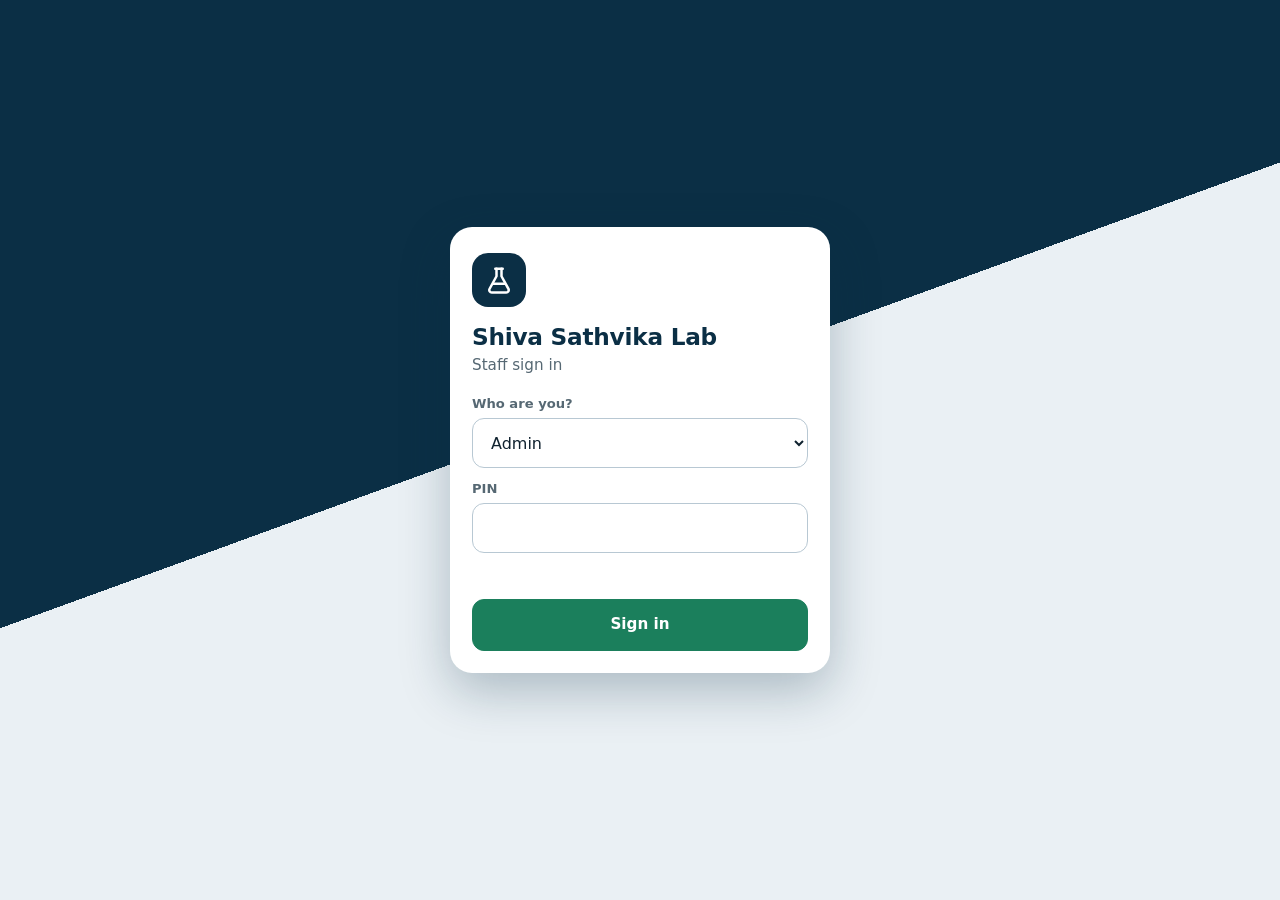
==== staff.html @ 1c732e76 "Add files via upload" ====
<!doctype html>
<html lang="en">
<head>
<meta charset="utf-8">
<meta name="viewport" content="width=device-width, initial-scale=1, viewport-fit=cover">
<meta name="robots" content="noindex, nofollow">
<meta name="referrer" content="no-referrer">
<meta name="format-detection" content="telephone=no">
<meta name="theme-color" content="#0B2F45">
<meta http-equiv="Content-Security-Policy" content="default-src 'none'; script-src 'self'; script-src-attr 'none'; style-src-elem 'self'; style-src-attr 'unsafe-inline'; img-src data:; connect-src https://script.google.com https://script.googleusercontent.com; base-uri 'none'; form-action 'none'; upgrade-insecure-requests">
<title>Lab Staff</title>
<link rel="stylesheet" href="staff.css?v=5">
</head>
<body>

<!-- SIGN IN -->
<main id="login" class="gate">
  <form class="login" id="loginForm" autocomplete="off">
    <div class="mark" aria-hidden="true"><svg width="30" height="30" viewBox="0 0 24 24" fill="none" stroke="#fff" stroke-width="2" stroke-linecap="round" stroke-linejoin="round"><path d="M9 3h6"/><path d="M10 3v6L4.5 19a2 2 0 0 0 1.8 3h11.4a2 2 0 0 0 1.8-3L14 9V3"/><path d="M7.5 15h9"/></svg></div>
    <h1>Shiva Sathvika Lab</h1>
    <p>Staff sign in</p>
    <label class="f" for="who">Who are you?</label>
    <select id="who" class="in">
      <option value="admin">Admin</option>
      <option value="u1">Technician 1</option>
      <option value="u2">Technician 2</option>
    </select>
    <label class="f" for="pin">PIN</label>
    <input id="pin" class="in pin" type="password" inputmode="numeric" autocomplete="current-password" maxlength="30">
    <p class="err" id="lerr" role="alert"></p>
    <button id="go" class="btn main full" type="submit" style="margin-top:6px;min-height:52px">Sign in</button>
  </form>
</main>

<!-- APP -->
<div id="app" hidden>
  <header>
    <div class="hwrap">
      <div class="hrow">
        <div><b id="hname"></b><small id="hrole"></small></div>
        <div class="hbtns">
          <button id="dev" class="ibtn" type="button" aria-label="Approve phones" hidden></button>
          <button id="ref" class="ibtn" type="button" aria-label="Refresh"></button>
          <button id="out" class="ibtn" type="button" aria-label="Log out"></button>
        </div>
      </div>
      <div class="seg" role="tablist" aria-label="Day">
        <button id="t0" role="tab" class="on" aria-selected="true" type="button">Today <i id="n0">0</i></button>
        <button id="t1" role="tab" aria-selected="false" type="button">Tomorrow <i id="n1">0</i></button>
      </div>
    </div>
  </header>
  <div class="wrap">
    <button id="add" class="btn main full addp" type="button">+ New patient</button>
    <div id="chips" class="chips" role="group" aria-label="Filter by status"></div>
    <div class="find">
      <label class="sr" for="q">Search</label>
      <input id="q" class="in" type="search" placeholder="Search name, phone or no." autocomplete="off" autocapitalize="off" spellcheck="false">
    </div>
    <div id="list" aria-live="polite"></div>
  </div>
</div>

<div id="veil" class="veil" hidden><div class="sheet" id="sheet" role="dialog" aria-modal="true" aria-labelledby="sheetT"></div></div>
<div id="toast" role="status" aria-live="polite" hidden></div>

<script src="staff.js?v=5"></script>
</body>
</html>
---- staff.css ----
:root{
  --ink:#0B2F45; --ink2:#14506F; --green:#1B7F5C; --green-d:#136548; --paper:#EAF0F4; --card:#fff; --line:#D6E0E7;
  --txt:#10222F; --mut:#566873; --red:#B3261E; --wa:#1FA855;
  --r:16px; --safe-b:env(safe-area-inset-bottom,0px); --safe-t:env(safe-area-inset-top,0px);
  font-family:system-ui,-apple-system,"Segoe UI",Roboto,"Helvetica Neue",Arial,sans-serif;
}
*{box-sizing:border-box;-webkit-tap-highlight-color:transparent}
html{-webkit-text-size-adjust:100%}
body{margin:0;background:var(--paper);color:var(--txt);line-height:1.4;font-size:16px;overflow-x:hidden}
[hidden]{display:none!important}
button,select,input,textarea{font:inherit;color:inherit}
button{cursor:pointer}
:focus-visible{outline:3px solid #3B8FD9;outline-offset:2px}
.sr{position:absolute;width:1px;height:1px;overflow:hidden;clip:rect(0 0 0 0)}

/* ---------- sign in ---------- */
.gate{min-height:100dvh;display:grid;place-items:center;padding:20px;background:linear-gradient(160deg,var(--ink) 0%,var(--ink) 46%,var(--paper) 46%)}
.login{width:100%;max-width:380px;background:#fff;border-radius:22px;padding:26px 22px 22px;box-shadow:0 18px 50px rgba(11,47,69,.28)}
.mark{width:54px;height:54px;border-radius:16px;background:var(--ink);display:grid;place-items:center;margin-bottom:14px}
.login h1{margin:0;font-size:1.45rem;letter-spacing:-.01em;color:var(--ink)}
.login p{margin:2px 0 18px;color:var(--mut);font-size:.95rem}
label.f{display:block;font-size:.82rem;font-weight:600;color:var(--mut);margin:12px 0 5px}
.in{width:100%;height:50px;border:1.5px solid #B8C8D3;border-radius:12px;padding:0 14px;background:#fff;font-size:16px}
.in:focus{border-color:var(--ink2);outline:none;box-shadow:0 0 0 3px rgba(20,80,111,.18)}
.pin{letter-spacing:.35em;font-weight:700}
.err{color:var(--red);font-size:.9rem;min-height:1.3em;margin:10px 0 0;font-weight:600}

/* ---------- buttons ---------- */
.btn{display:inline-flex;align-items:center;justify-content:center;gap:8px;min-height:48px;padding:0 16px;border-radius:12px;border:1.5px solid #B8C8D3;background:#fff;color:var(--ink);font-weight:700;text-decoration:none;font-size:.95rem;transition:transform .08s,background .15s}
.btn:active{transform:scale(.97)}
.btn:disabled{opacity:.5;cursor:default}
.btn.main{background:var(--green);border-color:var(--green);color:#fff}
.btn.main:active{background:var(--green-d)}
.btn.alt{background:#fff;border-color:#E0A25B;color:#7A3E00}
.btn.danger{background:#fff;border-color:#E3A9A4;color:var(--red)}
.btn.full{width:100%}
.btn.wa{border-color:var(--wa);color:#0F7A39;background:#fff}
.btn.wa.hot{background:var(--wa);border-color:var(--wa);color:#fff;animation:hot 1.6s ease-out 2}
@keyframes hot{0%{box-shadow:0 0 0 0 rgba(31,168,85,.55)}100%{box-shadow:0 0 0 14px rgba(31,168,85,0)}}
.btn svg{width:20px;height:20px;flex:none}
.ibtn{width:42px;height:42px;border-radius:12px;border:1px solid rgba(255,255,255,.35);background:rgba(255,255,255,.08);display:grid;place-items:center;color:#fff}
.ibtn svg{width:21px;height:21px}
.spin svg{animation:spin .8s linear infinite}
@keyframes spin{to{transform:rotate(360deg)}}

/* ---------- header ---------- */
header{position:sticky;top:0;z-index:20;background:var(--ink);color:#fff;padding:calc(10px + var(--safe-t)) 14px 12px}
.hwrap{max-width:560px;margin:0 auto}
.hrow{display:flex;align-items:center;justify-content:space-between;gap:10px}
.hrow b{font-size:1.05rem;display:block;line-height:1.2}
.hrow small{color:#B9D3E3;font-size:.8rem}
.hbtns{display:flex;gap:8px}
.seg{display:grid;grid-template-columns:1fr 1fr;gap:4px;margin-top:11px;background:rgba(255,255,255,.12);padding:4px;border-radius:14px}
.seg button{height:44px;border:0;border-radius:11px;background:transparent;color:#DCEAF3;font-weight:700;display:flex;align-items:center;justify-content:center;gap:8px}
.seg button.on{background:#fff;color:var(--ink)}
.seg i{font-style:normal;min-width:24px;height:22px;padding:0 7px;border-radius:99px;background:rgba(255,255,255,.2);font-size:.8rem;display:inline-grid;place-items:center}
.seg button.on i{background:var(--ink);color:#fff}

/* ---------- list ---------- */
.wrap{max-width:560px;margin:0 auto;padding:0 12px calc(40px + var(--safe-b))}
.chips{display:flex;gap:7px;overflow-x:auto;padding:10px 0 8px;scrollbar-width:none}
.chips::-webkit-scrollbar{display:none}
.chip{flex:none;min-height:34px;padding:0 12px;border-radius:99px;border:1.5px solid #B8C8D3;background:#fff;font-weight:700;font-size:.85rem;color:var(--txt)}
.chip.on{background:var(--ink);border-color:var(--ink);color:#fff}
.chip b{opacity:.65;margin-left:4px}
.find{position:relative;margin:2px 0 12px}
.find input{padding-left:44px;height:46px}
.find svg{position:absolute;left:13px;top:12px;width:22px;height:22px;color:var(--mut)}

.card{--c:#2F7CC1;--bg:#DCEBFA;--fg:#0B3C5D;position:relative;background:var(--card);border-radius:14px;margin-bottom:9px;padding:10px 12px 10px 17px;box-shadow:0 1px 2px rgba(11,47,69,.06),0 4px 14px rgba(11,47,69,.05);overflow:hidden}
.card::before{content:"";position:absolute;left:0;top:0;bottom:0;width:5px;background:var(--c)}
.card.busy{opacity:.6;pointer-events:none}
.card.fresh{animation:fresh 2.4s ease-out 1}
@keyframes fresh{0%{box-shadow:0 0 0 3px var(--c)}100%{box-shadow:0 1px 2px rgba(11,47,69,.06),0 4px 14px rgba(11,47,69,.05)}}
.s-pending{--c:#2F7CC1;--bg:#DCEBFA;--fg:#0B3C5D}
.s-confirmed{--c:#1B7F5C;--bg:#C8E6C9;--fg:#14532D}
.s-called{--c:#C9A100;--bg:#FFF3C4;--fg:#6B4E00}
.s-visited-unavailable{--c:#D9760B;--bg:#FFE0B2;--fg:#7A3E00}
.s-sample-collected{--c:#7B4FBF;--bg:#E7DCF8;--fg:#4A2A7A}
.s-reached-lab{--c:#1D8FC2;--bg:#CDE8F6;--fg:#0A4A66}
.s-report-ready{--c:#14909A;--bg:#D5F0F2;--fg:#0A5B62}
.s-completed{--c:#3E9B55;--bg:#D4EDDA;--fg:#14532D}
.s-cancelled{--c:#C0392B;--bg:#F8D7DA;--fg:#8A1C1C}

/* top row: number, name, status. Collapsed cards (sample collected / cancelled / not available) show only this row. */
.top{display:flex;align-items:center;gap:10px}
.top[data-a]{cursor:pointer;-webkit-user-select:none;user-select:none}
.seq{flex:none;min-width:38px;height:38px;padding:0 5px;border-radius:11px;background:var(--bg);color:var(--fg);display:grid;place-items:center;font-weight:800;font-size:1rem;font-variant-numeric:tabular-nums;letter-spacing:-.02em}
.who{flex:1;min-width:0}
.who h3{margin:0;font-size:.98rem;line-height:1.25;font-weight:700;display:flex;align-items:center;gap:6px;min-width:0}
.who h3 span.nm{overflow:hidden;text-overflow:ellipsis;white-space:nowrap}
.sub{margin:1px 0 0;color:var(--mut);font-size:.77rem;white-space:nowrap;overflow:hidden;text-overflow:ellipsis}
.new{flex:none;color:#fff;background:var(--red);font-weight:800;font-size:.6rem;padding:1px 6px;border-radius:99px;letter-spacing:.04em}
.pill{flex:none;display:inline-flex;align-items:center;gap:5px;max-width:44%;padding:3px 9px 3px 8px;border-radius:99px;font-size:.7rem;font-weight:800;background:var(--bg);color:var(--fg);line-height:1.2}
.pill::before{content:"";width:6px;height:6px;border-radius:50%;background:var(--c);flex:none}
.chev{flex:none;width:18px;height:18px;color:#8A9AA5;transition:transform .18s}
.card:not(.min) .chev{transform:rotate(180deg)}
.card.min{padding-top:8px;padding-bottom:8px}
.card.min .seq{min-width:32px;height:32px;font-size:.86rem;border-radius:9px}
.body{margin-top:8px}
.loc{margin:0;font-size:.86rem;font-weight:600;display:flex;gap:6px;align-items:flex-start;line-height:1.35}
.loc svg{width:15px;height:15px;flex:none;margin-top:2px;color:var(--c)}
.loc small{font-weight:400;color:var(--mut)}
.tests{margin:6px 0 0;font-size:.83rem;color:#2A3F4C;background:#F3F7FA;border-radius:9px;padding:6px 9px;line-height:1.4;display:-webkit-box;-webkit-line-clamp:2;line-clamp:2;-webkit-box-orient:vertical;overflow:hidden;cursor:pointer}
.tests.open{display:block}
.tags{display:flex;flex-wrap:wrap;gap:5px;margin-top:7px}
.tag{font-size:.69rem;color:var(--mut);background:#EEF3F6;border-radius:6px;padding:2px 7px;letter-spacing:.02em}
.tag.asg{color:var(--ink2);background:#E1EDF5;font-weight:700}
.tag.no{color:#8A5A00;background:#FFF1D1;font-weight:700}
.ra{display:flex;gap:7px;margin-top:9px;align-items:stretch}
.ib{flex:none;width:42px;height:42px;border-radius:11px;border:1.5px solid #CBD7E0;background:#fff;color:var(--ink);display:grid;place-items:center;text-decoration:none;padding:0}
.ib svg{width:19px;height:19px}
.ib.wa{color:#0F7A39;border-color:#BFE3CC;background:#F1FAF4}
.ra .btn{flex:1;min-height:42px;font-size:.88rem;padding:0 10px}
.ra2{display:grid;gap:7px;margin-top:7px}
.ra2.two{grid-template-columns:1fr 1fr}
.ra2 .btn{min-height:38px;font-size:.83rem;padding:0 8px}
.tools{display:grid;grid-template-columns:1fr 1fr;gap:7px;margin-top:9px;padding-top:9px;border-top:1px dashed var(--line)}
.tools label{font-size:.66rem;font-weight:800;color:var(--mut);text-transform:uppercase;letter-spacing:.05em}
.tools select{width:100%;height:38px;margin-top:2px;border:1.5px solid #CBD7E0;border-radius:9px;padding:0 8px;background:#fff;font-size:14px}
.more{display:flex;gap:2px 14px;margin-top:3px;flex-wrap:wrap;align-items:center}
.link{background:none;border:0;padding:4px 2px;color:var(--ink2);font-weight:700;font-size:.8rem;text-decoration:underline;text-underline-offset:3px;min-height:32px}
.otpchip{font-weight:800;font-size:.95rem;letter-spacing:.28em;background:#FFF8E1;border:1.5px dashed #D9B44A;border-radius:9px;padding:3px 10px;color:#6B4E00}
.wait{margin:8px 0 0;font-size:.8rem;color:var(--mut)}
.empty{text-align:center;color:var(--mut);padding:44px 10px}
.empty svg{width:46px;height:46px;opacity:.5}
.sk{height:96px;border-radius:14px;background:linear-gradient(90deg,#dfe8ee 25%,#eef3f6 50%,#dfe8ee 75%);background-size:200% 100%;animation:sk 1.2s linear infinite;margin-bottom:9px}
@keyframes sk{to{background-position:-200% 0}}

/* ---------- bottom sheet ---------- */
.veil{position:fixed;inset:0;z-index:40;background:rgba(7,25,38,.55);display:flex;align-items:flex-end;justify-content:center;animation:fade .18s}
@keyframes fade{from{opacity:0}}
.sheet{width:100%;max-width:560px;background:#fff;border-radius:22px 22px 0 0;padding:20px 18px calc(18px + var(--safe-b));max-height:88dvh;overflow:auto;animation:up .22s cubic-bezier(.2,.8,.2,1)}
@keyframes up{from{transform:translateY(40px);opacity:0}}
.sheet h2{margin:0 0 6px;font-size:1.2rem;color:var(--ink)}
.sheet p{margin:6px 0;color:#2A3F4C}
.sheet .btns{display:grid;gap:8px;margin-top:16px}
.otp{width:100%;height:68px;text-align:center;font-size:2rem;font-weight:800;letter-spacing:.55em;padding-left:.55em;border:2px solid #B8C8D3;border-radius:14px;margin-top:10px}
.otp:focus{border-color:var(--ink2);outline:none;box-shadow:0 0 0 4px rgba(20,80,111,.15)}
.addp{margin:12px 0 4px}
.nf label.f:first-of-type{margin-top:4px}
.nf .two{display:grid;grid-template-columns:1fr 1fr;gap:10px}
.sheet textarea.ta{min-height:96px}
.sheet textarea{width:100%;min-height:210px;border:1.5px solid #B8C8D3;border-radius:12px;padding:12px;font-size:16px;line-height:1.45;resize:vertical}
.hlist{list-style:none;margin:10px 0 0;padding:0}
.hlist li{display:flex;gap:12px;padding:9px 0;border-top:1px solid var(--line);font-size:.9rem}
.hlist time{flex:none;width:98px;color:var(--mut);font-size:.8rem}
.hlist span{color:var(--mut)}
.fixed{background:#F3F8FB;border:1px solid var(--line);border-radius:12px;padding:12px;font-size:.92rem;white-space:pre-wrap;max-height:42dvh;overflow:auto}

#toast{position:fixed;left:50%;bottom:calc(20px + var(--safe-b));transform:translateX(-50%);background:#10222F;color:#fff;padding:12px 18px;border-radius:12px;font-size:.92rem;z-index:60;max-width:92%;box-shadow:0 8px 24px rgba(0,0,0,.3);font-weight:600}
@media (prefers-reduced-motion:reduce){*{animation:none!important;transition:none!important}}

.ibtn{position:relative}
.bdg{position:absolute;top:-4px;right:-4px;min-width:18px;height:18px;border-radius:9px;background:var(--red);color:#fff;font:700 .7rem/18px system-ui;text-align:center;padding:0 4px;font-style:normal}
.dv{border-top:1px solid var(--line);padding:12px 0}
.dv:first-child{border-top:0}
.dv b{display:block;color:var(--ink)}
.dv small{display:block;color:var(--mut);font-size:.8rem;word-break:break-word}
.dv .st{display:inline-block;font-size:.72rem;font-weight:800;border-radius:8px;padding:2px 8px;margin-left:6px;background:#DCEBFA;color:var(--ink)}
.dv .st.Pending{background:#FFF3C4;color:#7A5A00}
.dv .st.Approved{background:#C8E6C9;color:#136548}
.dv .st.Blocked{background:#F8D7DA;color:var(--red)}
.dv .row{display:flex;gap:8px;margin-top:8px}
.dv .row .btn{min-height:40px;flex:1;font-size:.85rem;padding:0 8px}

/* ---------- v5: compact cards + Pick up / Open / Closed sections ---------- */
.chips{padding:8px 0 6px}
.find{margin:2px 0 8px}
.find input{height:42px}
.find svg{top:10px}
.addp{margin:10px 0 2px;min-height:44px}

.sec{margin-bottom:6px}
.sech{display:flex;align-items:center;gap:8px;padding:10px 2px 6px}
.sech h2{margin:0;font-size:.78rem;font-weight:800;letter-spacing:.08em;text-transform:uppercase;color:var(--ink2)}
.sech b{font-size:.72rem;min-width:22px;height:20px;padding:0 7px;border-radius:99px;background:#D3E0E9;color:var(--ink);display:inline-grid;place-items:center}
.sech[data-sec]{cursor:pointer;-webkit-user-select:none;user-select:none}
.sech .chev{margin-left:auto}
.sech .chev.up{transform:rotate(180deg)}
.sec.pick .sech h2{color:#1F5FA3}
.sec.pick .sech b{background:#2F7CC1;color:#fff}
.sec.closed .sech h2{color:var(--mut)}

.card{margin-bottom:6px;padding:7px 10px 7px 14px;border-radius:12px}
.card::before{width:4px}
.card .top{cursor:pointer;-webkit-user-select:none;user-select:none;gap:8px}
.seq{min-width:30px;height:30px;border-radius:9px;font-size:.84rem}
.who h3{font-size:.92rem}
.sub{font-size:.72rem}
.pill{font-size:.66rem;padding:2px 8px 2px 7px}
.chev{width:16px;height:16px}
.card.min{padding-top:7px;padding-bottom:7px}
.card.min .seq{min-width:30px;height:30px;font-size:.84rem}
.card.s-sample-collected.min,.card.s-cancelled.min,.card.s-visited-unavailable.min{padding-top:5px;padding-bottom:5px;opacity:.85}
.card.s-sample-collected.min .seq,.card.s-cancelled.min .seq,.card.s-visited-unavailable.min .seq{min-width:26px;height:26px;font-size:.76rem;border-radius:8px}
.mini{margin:4px 0 0 38px;font-size:.76rem;color:#3B5160;white-space:nowrap;overflow:hidden;text-overflow:ellipsis}
.ra.q{margin:5px 0 0 38px;gap:6px}
.ra.q .ib{width:36px;height:36px;border-radius:10px}
.ra.q .ib svg{width:17px;height:17px}
.ra.q .btn{min-height:36px;font-size:.82rem;padding:0 8px;border-radius:10px}
.body{margin-top:6px}
.loc{font-size:.82rem}
.tests{font-size:.79rem;margin-top:5px;padding:5px 8px}
.tags{margin-top:5px}
.ra{margin-top:7px}
.ra .btn{min-height:38px}
.ib{width:38px;height:38px}
.sk{height:62px;margin-bottom:6px}
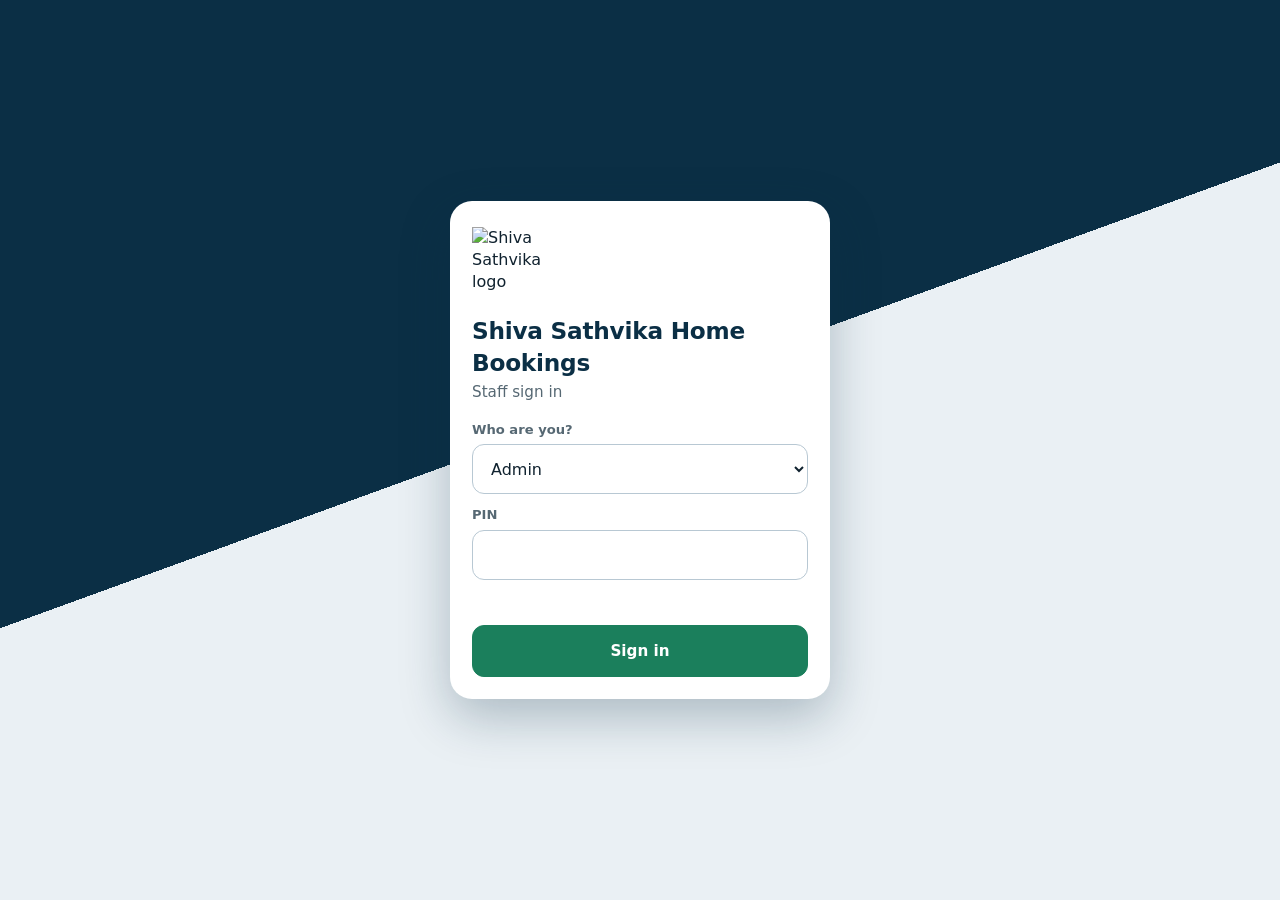
==== commit 4349b6b5: "Add files via upload" ====
--- a/staff.html
+++ b/staff.html
@@ -7,17 +7,22 @@
 <meta name="referrer" content="no-referrer">
 <meta name="format-detection" content="telephone=no">
 <meta name="theme-color" content="#0B2F45">
-<meta http-equiv="Content-Security-Policy" content="default-src 'none'; script-src 'self'; script-src-attr 'none'; style-src-elem 'self'; style-src-attr 'unsafe-inline'; img-src data:; connect-src https://script.google.com https://script.googleusercontent.com; base-uri 'none'; form-action 'none'; upgrade-insecure-requests">
-<title>Lab Staff</title>
-<link rel="stylesheet" href="staff.css?v=5">
+<meta http-equiv="Content-Security-Policy" content="default-src 'none'; script-src 'self'; script-src-attr 'none'; style-src-elem 'self'; style-src-attr 'unsafe-inline'; img-src 'self' data:; connect-src https://script.google.com https://script.googleusercontent.com; base-uri 'none'; form-action 'none'; upgrade-insecure-requests">
+<title>Shiva Sathvika Home Bookings</title>
+<link rel="icon" href="favicon.ico" sizes="48x48">
+<link rel="icon" type="image/png" sizes="48x48" href="images/favicon-48.png">
+<link rel="icon" type="image/png" sizes="96x96" href="images/favicon-96.png">
+<link rel="icon" type="image/png" sizes="192x192" href="images/favicon-192.png">
+<link rel="apple-touch-icon" href="images/apple-touch-icon.png">
+<link rel="stylesheet" href="staff.css?v=6">
 </head>
 <body>
 
 <!-- SIGN IN -->
 <main id="login" class="gate">
   <form class="login" id="loginForm" autocomplete="off">
-    <div class="mark" aria-hidden="true"><svg width="30" height="30" viewBox="0 0 24 24" fill="none" stroke="#fff" stroke-width="2" stroke-linecap="round" stroke-linejoin="round"><path d="M9 3h6"/><path d="M10 3v6L4.5 19a2 2 0 0 0 1.8 3h11.4a2 2 0 0 0 1.8-3L14 9V3"/><path d="M7.5 15h9"/></svg></div>
-    <h1>Shiva Sathvika Lab</h1>
+    <div class="mark"><img src="images/ss-logo.png" alt="Shiva Sathvika logo" width="68" height="78"></div>
+    <h1>Shiva Sathvika Home Bookings</h1>
     <p>Staff sign in</p>
     <label class="f" for="who">Who are you?</label>
     <select id="who" class="in">
--- a/staff.css
+++ b/staff.css
@@ -16,7 +16,8 @@
 /* ---------- sign in ---------- */
 .gate{min-height:100dvh;display:grid;place-items:center;padding:20px;background:linear-gradient(160deg,var(--ink) 0%,var(--ink) 46%,var(--paper) 46%)}
 .login{width:100%;max-width:380px;background:#fff;border-radius:22px;padding:26px 22px 22px;box-shadow:0 18px 50px rgba(11,47,69,.28)}
-.mark{width:54px;height:54px;border-radius:16px;background:var(--ink);display:grid;place-items:center;margin-bottom:14px}
+.mark{width:68px;height:78px;display:grid;place-items:center;margin-bottom:10px}
+.mark img{display:block;width:100%;height:100%;object-fit:contain}
 .login h1{margin:0;font-size:1.45rem;letter-spacing:-.01em;color:var(--ink)}
 .login p{margin:2px 0 18px;color:var(--mut);font-size:.95rem}
 label.f{display:block;font-size:.82rem;font-weight:600;color:var(--mut);margin:12px 0 5px}
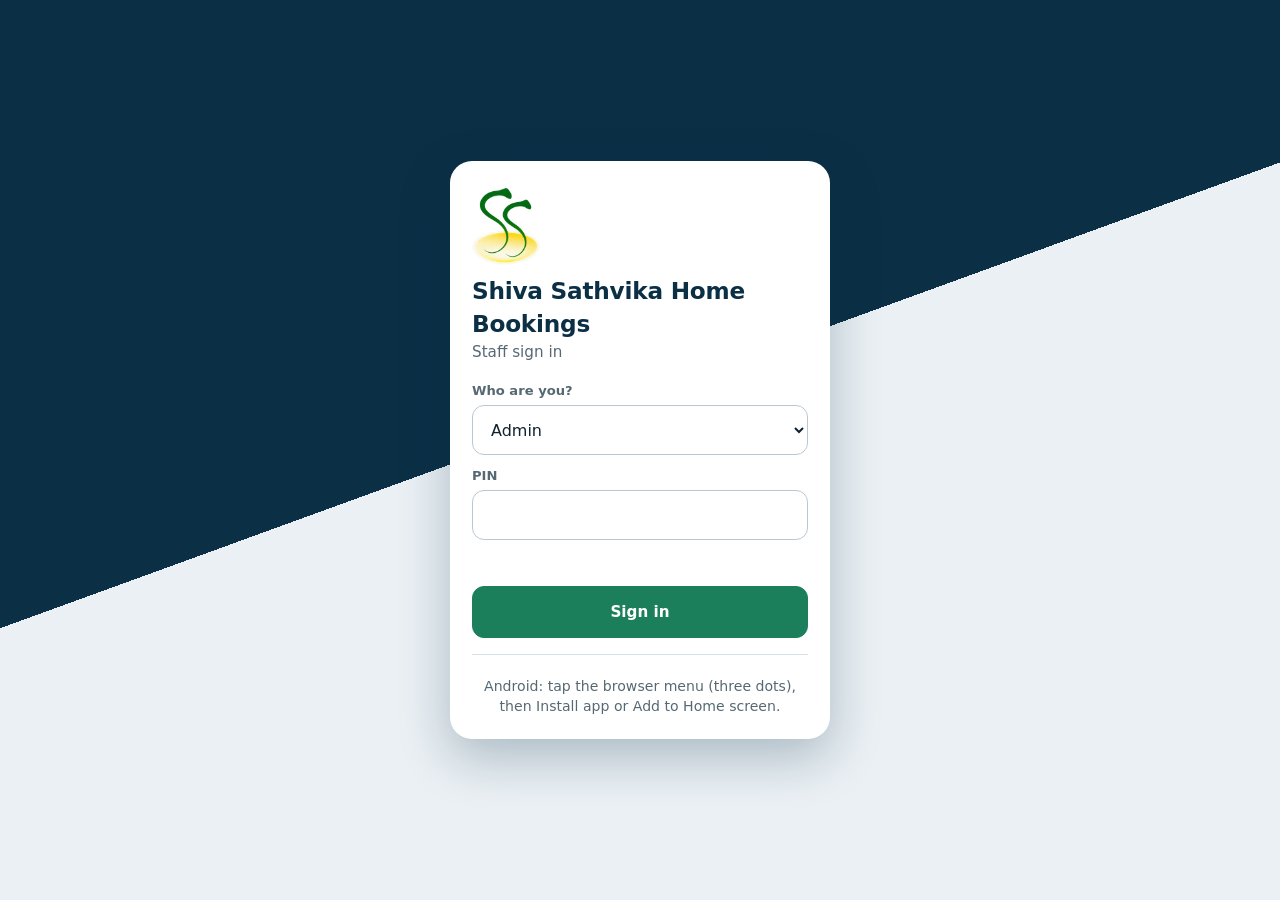
==== commit e1f11652: "Add files via upload" ====
--- a/staff.html
+++ b/staff.html
@@ -7,14 +7,19 @@
 <meta name="referrer" content="no-referrer">
 <meta name="format-detection" content="telephone=no">
 <meta name="theme-color" content="#0B2F45">
-<meta http-equiv="Content-Security-Policy" content="default-src 'none'; script-src 'self'; script-src-attr 'none'; style-src-elem 'self'; style-src-attr 'unsafe-inline'; img-src 'self' data:; connect-src https://script.google.com https://script.googleusercontent.com; base-uri 'none'; form-action 'none'; upgrade-insecure-requests">
+<meta http-equiv="Content-Security-Policy" content="default-src 'none'; script-src 'self'; script-src-attr 'none'; style-src-elem 'self'; style-src-attr 'unsafe-inline'; img-src 'self' data:; manifest-src 'self'; worker-src 'self'; connect-src https://script.google.com https://script.googleusercontent.com; base-uri 'none'; form-action 'none'; upgrade-insecure-requests">
 <title>Shiva Sathvika Home Bookings</title>
 <link rel="icon" href="favicon.ico" sizes="48x48">
 <link rel="icon" type="image/png" sizes="48x48" href="images/favicon-48.png">
 <link rel="icon" type="image/png" sizes="96x96" href="images/favicon-96.png">
 <link rel="icon" type="image/png" sizes="192x192" href="images/favicon-192.png">
 <link rel="apple-touch-icon" href="images/apple-touch-icon.png">
-<link rel="stylesheet" href="staff.css?v=6">
+<link rel="manifest" href="manifest.json">
+<meta name="mobile-web-app-capable" content="yes">
+<meta name="apple-mobile-web-app-capable" content="yes">
+<meta name="apple-mobile-web-app-title" content="Home Bookings">
+<meta name="apple-mobile-web-app-status-bar-style" content="black-translucent">
+<link rel="stylesheet" href="staff.css?v=7">
 </head>
 <body>
 
@@ -34,6 +39,10 @@
     <input id="pin" class="in pin" type="password" inputmode="numeric" autocomplete="current-password" maxlength="30">
     <p class="err" id="lerr" role="alert"></p>
     <button id="go" class="btn main full" type="submit" style="margin-top:6px;min-height:52px">Sign in</button>
+    <div id="inst" class="inst" hidden>
+      <button id="instBtn" class="instbtn" type="button" hidden>Install app on this phone</button>
+      <p id="instHelp" class="insthelp"></p>
+    </div>
   </form>
 </main>
 
@@ -56,6 +65,7 @@
     </div>
   </header>
   <div class="wrap">
+    <div id="alertBar" class="alertbar" hidden><span>Get an alert on this phone for new bookings</span><button id="alertBtn" type="button">Turn on</button></div>
     <button id="add" class="btn main full addp" type="button">+ New patient</button>
     <div id="chips" class="chips" role="group" aria-label="Filter by status"></div>
     <div class="find">
@@ -69,6 +79,6 @@
 <div id="veil" class="veil" hidden><div class="sheet" id="sheet" role="dialog" aria-modal="true" aria-labelledby="sheetT"></div></div>
 <div id="toast" role="status" aria-live="polite" hidden></div>
 
-<script src="staff.js?v=5"></script>
+<script src="staff.js?v=7"></script>
 </body>
 </html>
--- a/staff.css
+++ b/staff.css
@@ -208,3 +208,10 @@
 .ra .btn{min-height:38px}
 .ib{width:38px;height:38px}
 .sk{height:62px;margin-bottom:6px}
+
+/* install + alerts */
+.inst{margin-top:16px;padding-top:14px;border-top:1px solid var(--line);text-align:center}
+.instbtn{width:100%;min-height:48px;border-radius:14px;border:2px solid var(--ink);background:#fff;color:var(--ink);font-weight:700}
+.insthelp{margin:8px 0 0!important;font-size:.88rem!important;color:var(--mut)!important}
+.alertbar{display:flex;align-items:center;justify-content:space-between;gap:10px;margin:0 0 10px;padding:10px 12px;border-radius:14px;background:#FFF6D6;border:1px solid #E8C547;font-size:.92rem}
+.alertbar button{flex:0 0 auto;min-height:38px;padding:0 16px;border:0;border-radius:10px;background:var(--ink);color:#fff;font-weight:700}
